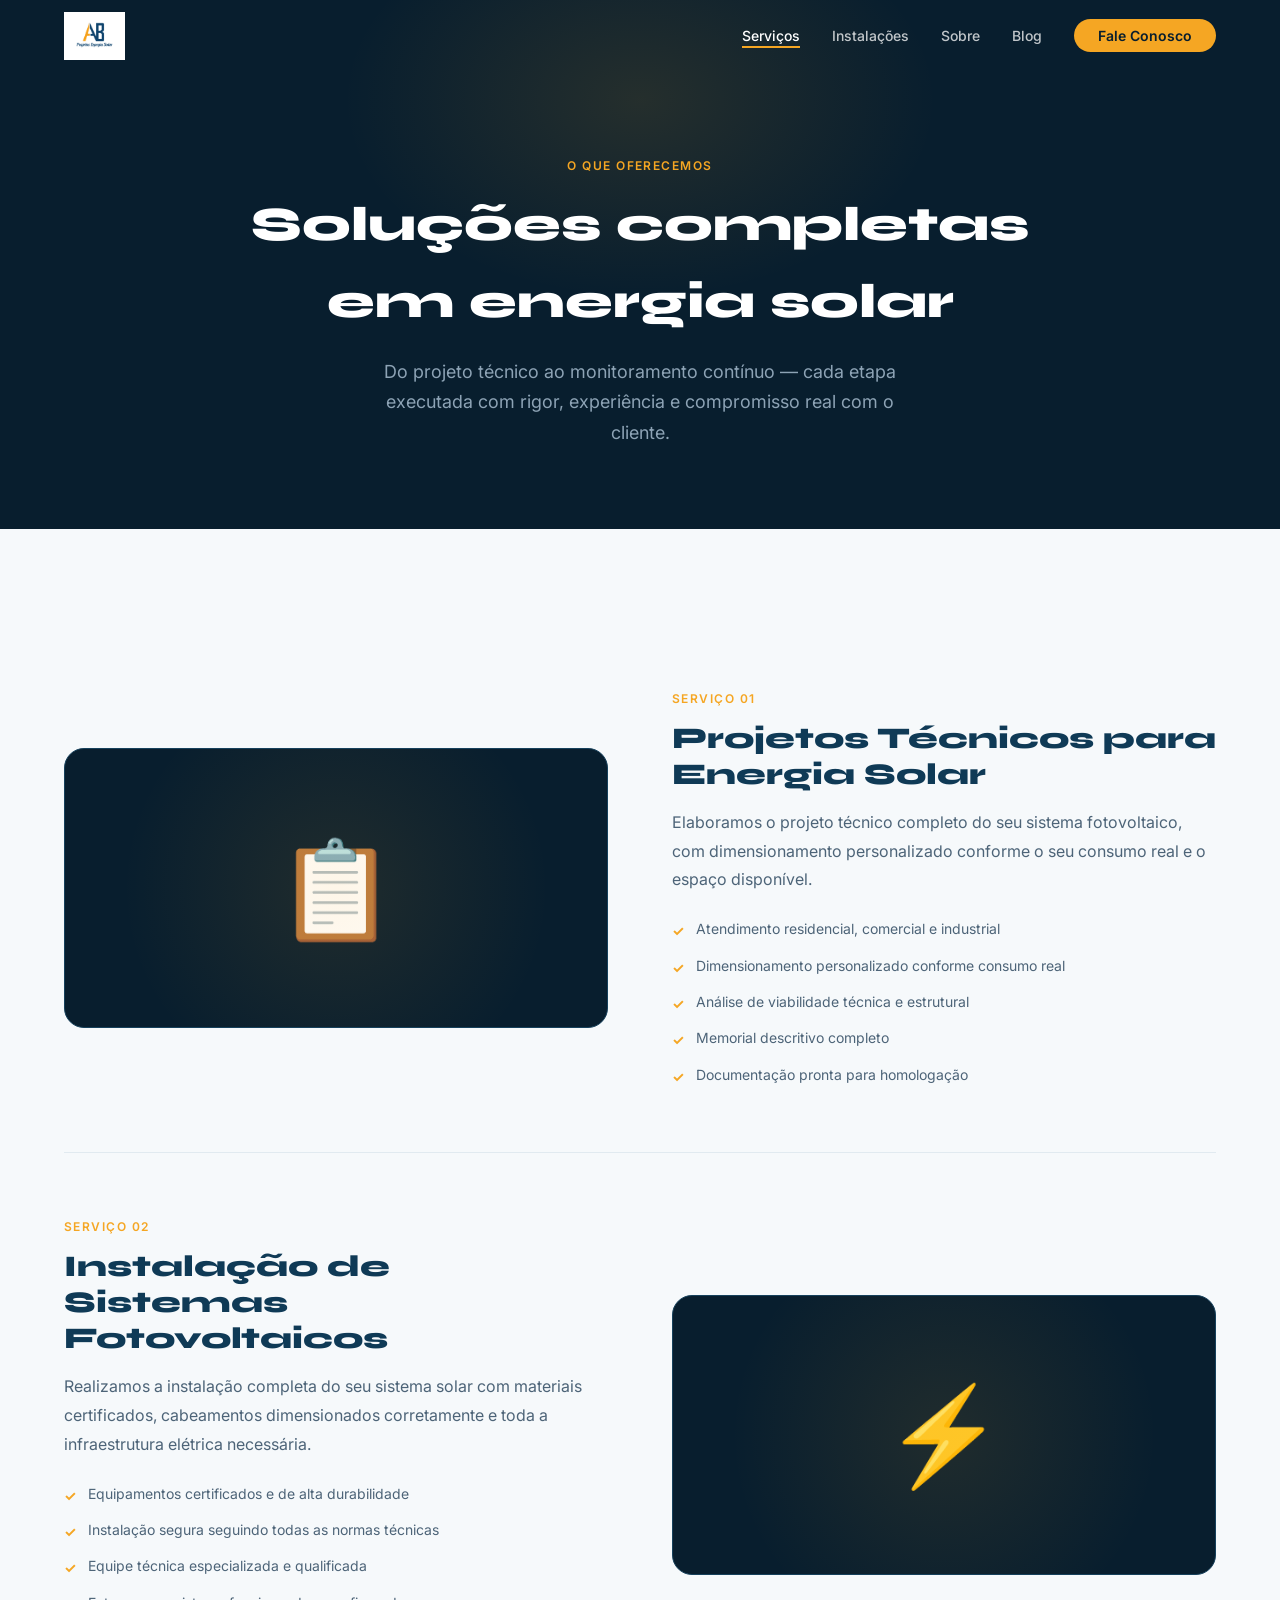
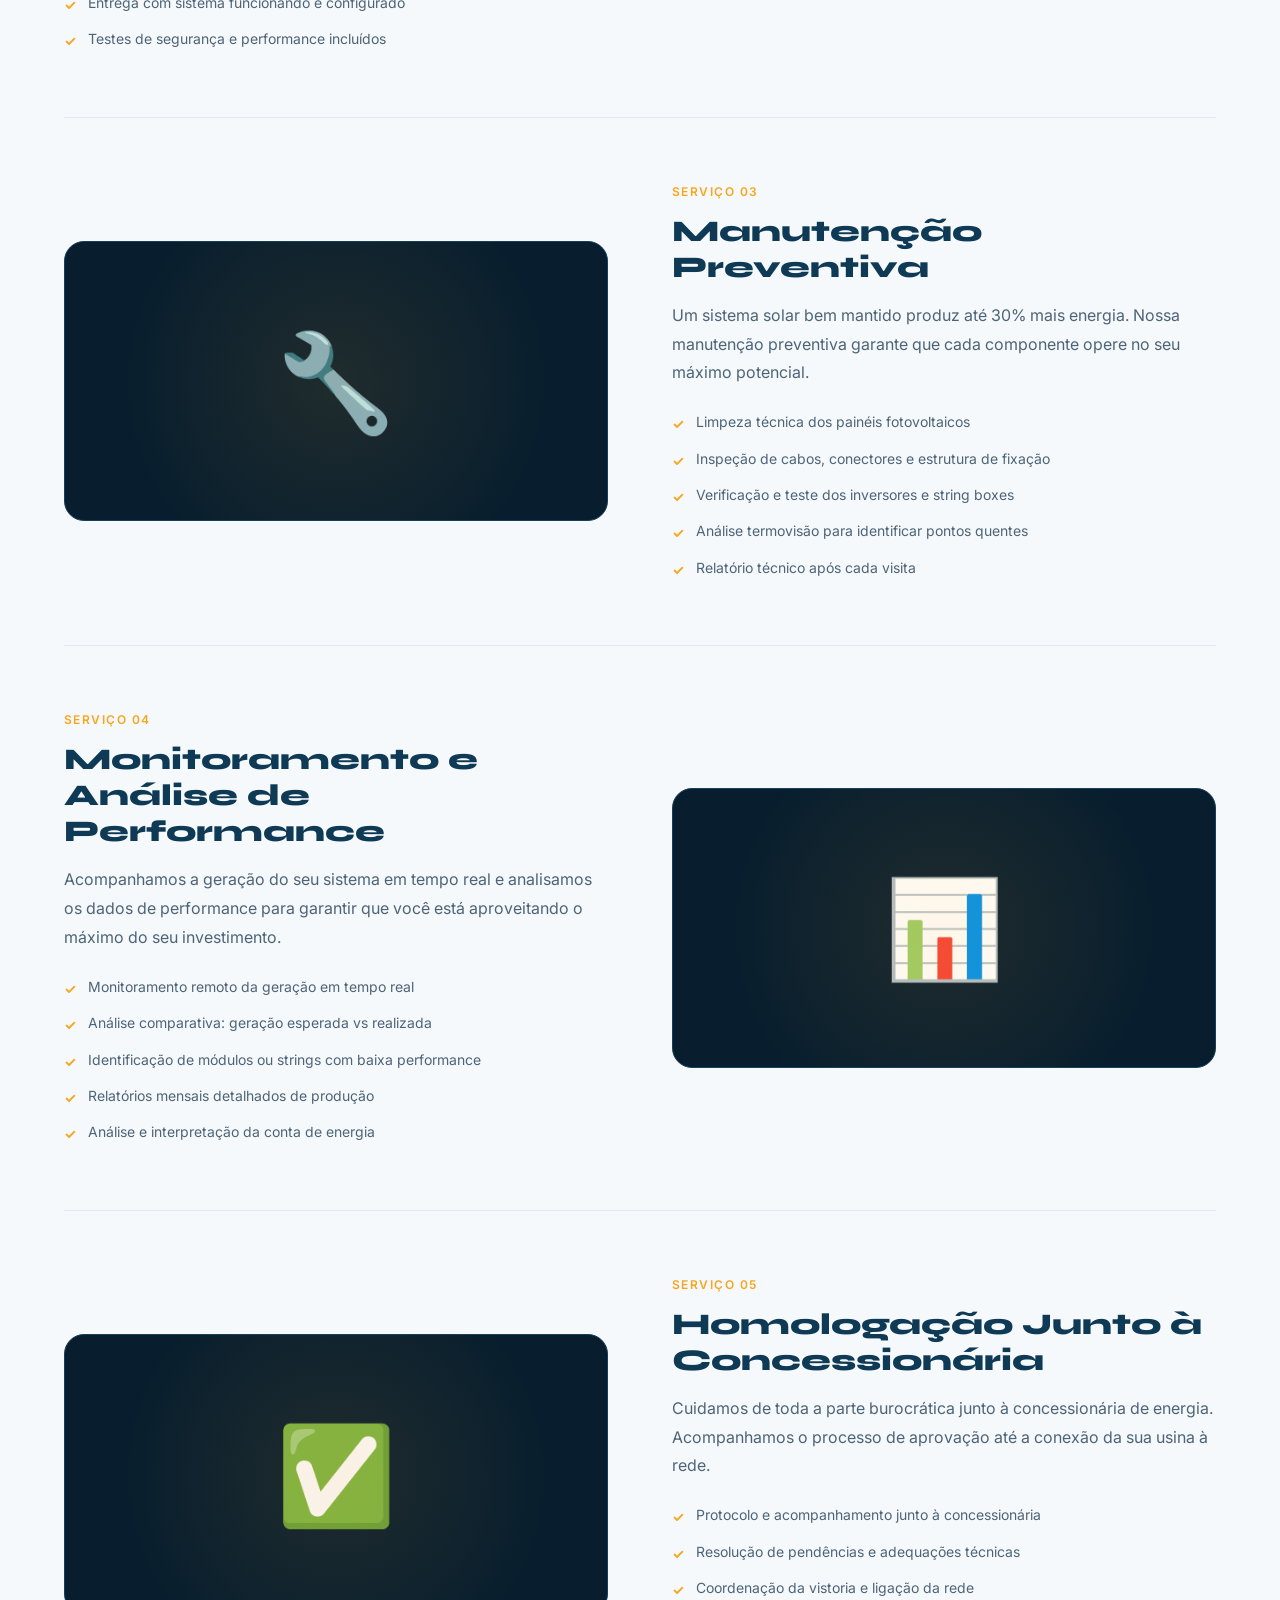
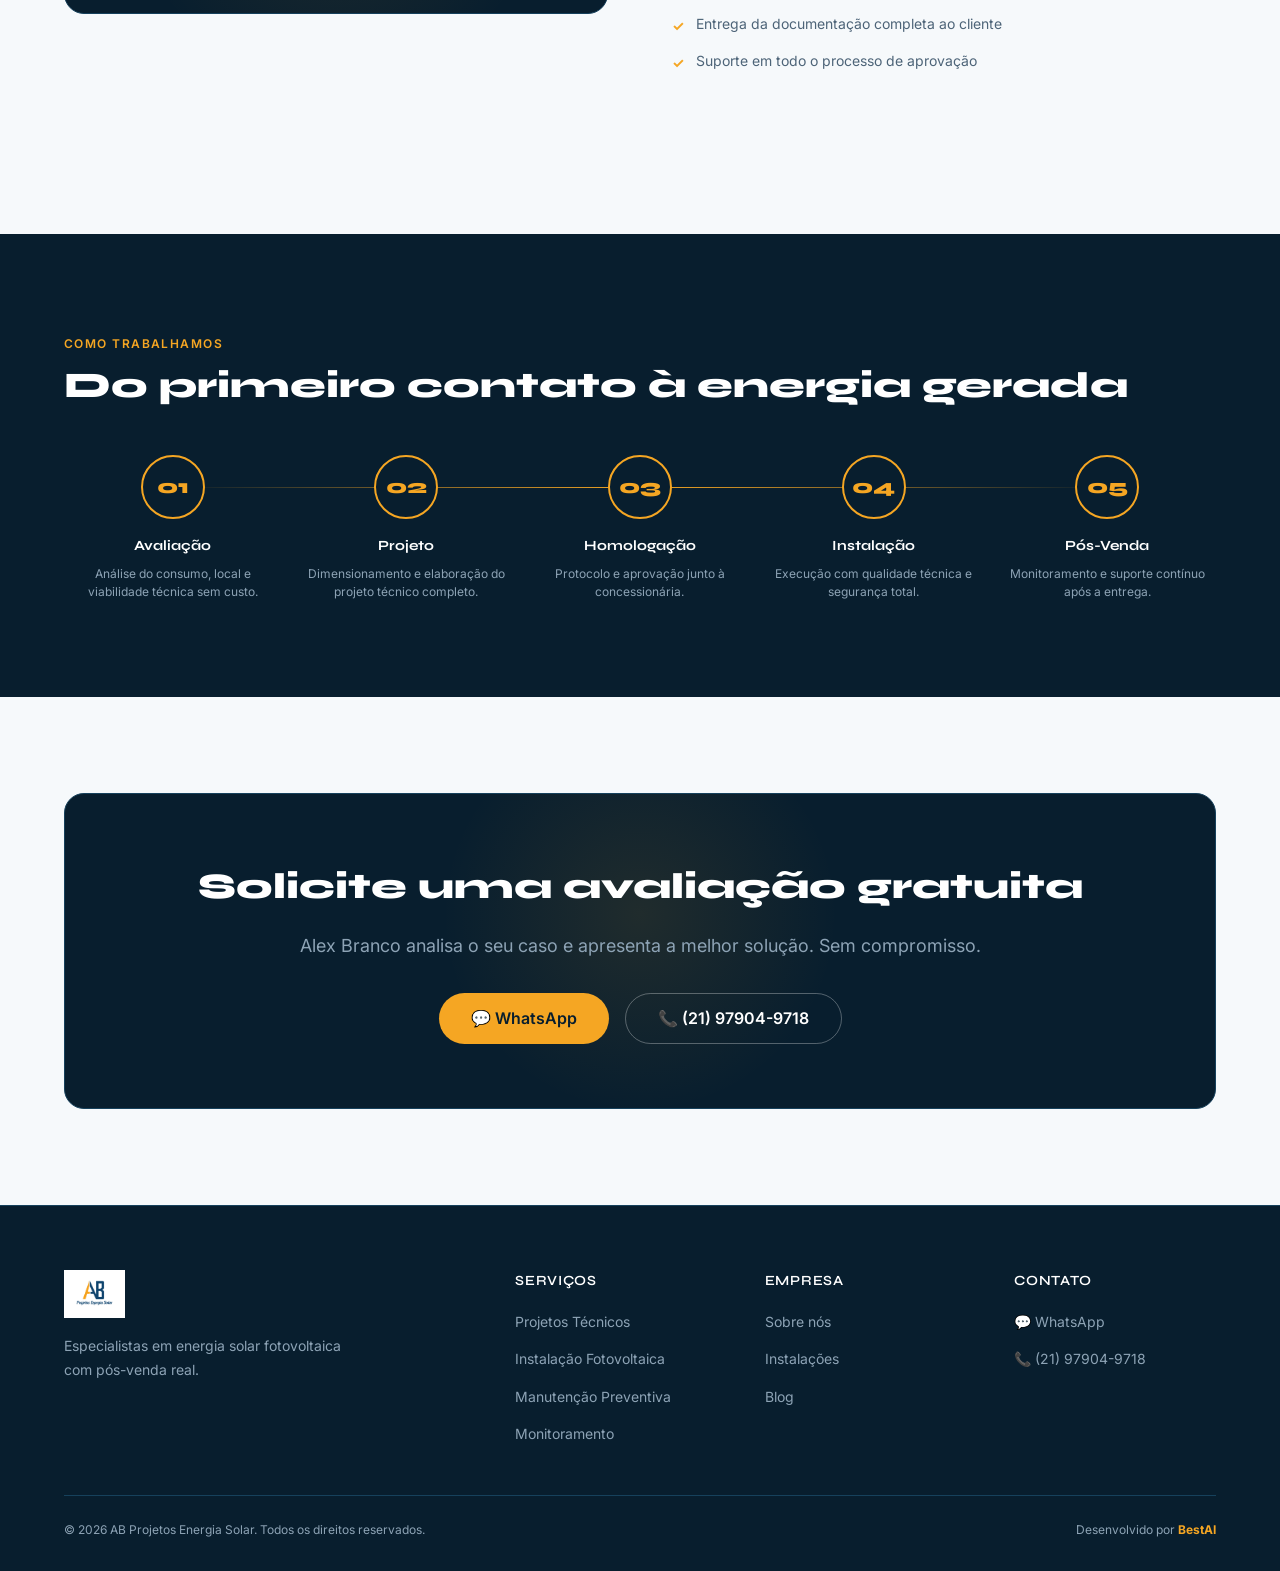
==== pages/servicos.html @ b31c2b54 "feat: todas as paginas AB Projetos Energia Solar completas" ====
<!DOCTYPE html>
<html lang="pt-BR">
<head>
  <meta charset="UTF-8" />
  <meta name="viewport" content="width=device-width, initial-scale=1.0" />
  <meta name="description" content="Serviços AB Projetos Energia Solar — Projetos, instalação, manutenção, monitoramento e homologação." />
  <title>Serviços — AB Projetos Energia Solar</title>
  <link rel="icon" type="image/png" href="../assets/images/Logo_AB_01.png" />
  <link rel="stylesheet" href="../assets/css/style.css" />
  <style>
    .service-detail {
      display: grid;
      grid-template-columns: 1fr 1fr;
      gap: var(--space-16);
      align-items: center;
      padding: var(--space-16) 0;
      border-bottom: 1px solid var(--color-light-border);
    }
    .service-detail:last-child { border-bottom: none; }
    .service-detail--reverse { direction: rtl; }
    .service-detail--reverse > * { direction: ltr; }
    .service-detail__visual {
      background: var(--color-dark-bg);
      border: 1px solid var(--color-dark-border);
      border-radius: var(--radius-lg);
      height: 280px;
      display: flex;
      align-items: center;
      justify-content: center;
      font-size: 6rem;
      position: relative;
      overflow: hidden;
    }
    .service-detail__visual::before {
      content: '';
      position: absolute;
      inset: 0;
      background: radial-gradient(circle at center, rgba(245,166,35,0.10) 0%, transparent 70%);
    }
    .service-detail__eyebrow {
      font-size: var(--text-xs);
      font-weight: var(--weight-semibold);
      letter-spacing: 0.12em;
      text-transform: uppercase;
      color: var(--color-yellow);
      margin-bottom: var(--space-3);
      display: block;
    }
    .service-detail__title {
      font-family: var(--font-display);
      font-size: var(--text-3xl);
      font-weight: var(--weight-black);
      color: var(--color-text-primary);
      margin-bottom: var(--space-4);
      line-height: 1.2;
    }
    .service-detail__text {
      font-size: var(--text-base);
      color: var(--color-text-secondary);
      line-height: 1.8;
      margin-bottom: var(--space-6);
    }
    .service-detail__list {
      display: flex;
      flex-direction: column;
      gap: var(--space-3);
    }
    .service-detail__list li {
      display: flex;
      align-items: flex-start;
      gap: var(--space-3);
      font-size: var(--text-sm);
      color: var(--color-text-secondary);
      line-height: 1.6;
    }
    .service-detail__list li::before {
      content: '✓';
      color: var(--color-yellow);
      font-weight: var(--weight-bold);
      flex-shrink: 0;
      margin-top: 2px;
    }
    .process-grid {
      display: grid;
      grid-template-columns: repeat(5, 1fr);
      gap: var(--space-4);
      margin-top: var(--space-12);
      position: relative;
    }
    .process-grid::before {
      content: '';
      position: absolute;
      top: 32px; left: 10%;
      width: 80%; height: 1px;
      background: linear-gradient(90deg, transparent, var(--color-yellow), transparent);
    }
    .process-step { text-align: center; position: relative; }
    .process-step__number {
      width: 64px; height: 64px;
      background: var(--color-dark-bg);
      border: 2px solid var(--color-yellow);
      border-radius: 50%;
      display: flex;
      align-items: center;
      justify-content: center;
      font-family: var(--font-display);
      font-size: var(--text-xl);
      font-weight: var(--weight-black);
      color: var(--color-yellow);
      margin: 0 auto var(--space-4);
      position: relative;
      z-index: 1;
    }
    .process-step__title {
      font-family: var(--font-display);
      font-size: var(--text-sm);
      font-weight: var(--weight-bold);
      color: #fff;
      margin-bottom: var(--space-2);
    }
    .process-step__text { font-size: var(--text-xs); color: var(--color-text-muted); line-height: 1.5; }
  </style>
</head>
<body>

  <nav class="navbar scrolled">
    <div class="container">
      <a href="../index.html" class="navbar__logo">
        <img src="../assets/images/Logo_AB_01.png" alt="AB Projetos Energia Solar" />
      </a>
      <ul class="navbar__links">
        <li><a href="servicos.html" class="active">Serviços</a></li>
        <li><a href="instalacoes.html">Instalações</a></li>
        <li><a href="sobre.html">Sobre</a></li>
        <li><a href="blog.html">Blog</a></li>
        <li><a href="../index.html#contacto" class="navbar__cta">Fale Conosco</a></li>
      </ul>
      <div class="navbar__toggle"><span></span><span></span><span></span></div>
    </div>
  </nav>

  <section class="page-hero">
    <div class="container">
      <span class="page-hero__eyebrow">O que oferecemos</span>
      <h1 class="page-hero__title">Soluções completas<br>em energia solar</h1>
      <p class="page-hero__subtitle">Do projeto técnico ao monitoramento contínuo — cada etapa executada com rigor, experiência e compromisso real com o cliente.</p>
    </div>
  </section>

  <section class="section section--light">
    <div class="container">

      <div class="service-detail">
        <div class="service-detail__visual">📋</div>
        <div>
          <span class="service-detail__eyebrow">Serviço 01</span>
          <h2 class="service-detail__title">Projetos Técnicos para Energia Solar</h2>
          <p class="service-detail__text">Elaboramos o projeto técnico completo do seu sistema fotovoltaico, com dimensionamento personalizado conforme o seu consumo real e o espaço disponível.</p>
          <ul class="service-detail__list">
            <li>Atendimento residencial, comercial e industrial</li>
            <li>Dimensionamento personalizado conforme consumo real</li>
            <li>Análise de viabilidade técnica e estrutural</li>
            <li>Memorial descritivo completo</li>
            <li>Documentação pronta para homologação</li>
          </ul>
        </div>
      </div>

      <div class="service-detail service-detail--reverse">
        <div class="service-detail__visual">⚡</div>
        <div>
          <span class="service-detail__eyebrow">Serviço 02</span>
          <h2 class="service-detail__title">Instalação de Sistemas Fotovoltaicos</h2>
          <p class="service-detail__text">Realizamos a instalação completa do seu sistema solar com materiais certificados, cabeamentos dimensionados corretamente e toda a infraestrutura elétrica necessária.</p>
          <ul class="service-detail__list">
            <li>Equipamentos certificados e de alta durabilidade</li>
            <li>Instalação segura seguindo todas as normas técnicas</li>
            <li>Equipe técnica especializada e qualificada</li>
            <li>Entrega com sistema funcionando e configurado</li>
            <li>Testes de segurança e performance incluídos</li>
          </ul>
        </div>
      </div>

      <div class="service-detail">
        <div class="service-detail__visual">🔧</div>
        <div>
          <span class="service-detail__eyebrow">Serviço 03</span>
          <h2 class="service-detail__title">Manutenção Preventiva</h2>
          <p class="service-detail__text">Um sistema solar bem mantido produz até 30% mais energia. Nossa manutenção preventiva garante que cada componente opere no seu máximo potencial.</p>
          <ul class="service-detail__list">
            <li>Limpeza técnica dos painéis fotovoltaicos</li>
            <li>Inspeção de cabos, conectores e estrutura de fixação</li>
            <li>Verificação e teste dos inversores e string boxes</li>
            <li>Análise termovisão para identificar pontos quentes</li>
            <li>Relatório técnico após cada visita</li>
          </ul>
        </div>
      </div>

      <div class="service-detail service-detail--reverse">
        <div class="service-detail__visual">📊</div>
        <div>
          <span class="service-detail__eyebrow">Serviço 04</span>
          <h2 class="service-detail__title">Monitoramento e Análise de Performance</h2>
          <p class="service-detail__text">Acompanhamos a geração do seu sistema em tempo real e analisamos os dados de performance para garantir que você está aproveitando o máximo do seu investimento.</p>
          <ul class="service-detail__list">
            <li>Monitoramento remoto da geração em tempo real</li>
            <li>Análise comparativa: geração esperada vs realizada</li>
            <li>Identificação de módulos ou strings com baixa performance</li>
            <li>Relatórios mensais detalhados de produção</li>
            <li>Análise e interpretação da conta de energia</li>
          </ul>
        </div>
      </div>

      <div class="service-detail">
        <div class="service-detail__visual">✅</div>
        <div>
          <span class="service-detail__eyebrow">Serviço 05</span>
          <h2 class="service-detail__title">Homologação Junto à Concessionária</h2>
          <p class="service-detail__text">Cuidamos de toda a parte burocrática junto à concessionária de energia. Acompanhamos o processo de aprovação até a conexão da sua usina à rede.</p>
          <ul class="service-detail__list">
            <li>Protocolo e acompanhamento junto à concessionária</li>
            <li>Resolução de pendências e adequações técnicas</li>
            <li>Coordenação da vistoria e ligação da rede</li>
            <li>Entrega da documentação completa ao cliente</li>
            <li>Suporte em todo o processo de aprovação</li>
          </ul>
        </div>
      </div>

    </div>
  </section>

  <section class="section section--dark">
    <div class="container">
      <div class="section__header">
        <span class="section__eyebrow">Como trabalhamos</span>
        <h2 class="section__title">Do primeiro contato à energia gerada</h2>
      </div>
      <div class="process-grid">
        <div class="process-step">
          <div class="process-step__number">01</div>
          <h3 class="process-step__title">Avaliação</h3>
          <p class="process-step__text">Análise do consumo, local e viabilidade técnica sem custo.</p>
        </div>
        <div class="process-step">
          <div class="process-step__number">02</div>
          <h3 class="process-step__title">Projeto</h3>
          <p class="process-step__text">Dimensionamento e elaboração do projeto técnico completo.</p>
        </div>
        <div class="process-step">
          <div class="process-step__number">03</div>
          <h3 class="process-step__title">Homologação</h3>
          <p class="process-step__text">Protocolo e aprovação junto à concessionária.</p>
        </div>
        <div class="process-step">
          <div class="process-step__number">04</div>
          <h3 class="process-step__title">Instalação</h3>
          <p class="process-step__text">Execução com qualidade técnica e segurança total.</p>
        </div>
        <div class="process-step">
          <div class="process-step__number">05</div>
          <h3 class="process-step__title">Pós-Venda</h3>
          <p class="process-step__text">Monitoramento e suporte contínuo após a entrega.</p>
        </div>
      </div>
    </div>
  </section>

  <section class="section cta-section">
    <div class="container">
      <div class="cta-box">
        <h2 class="cta-box__title">Solicite uma avaliação gratuita</h2>
        <p class="cta-box__subtitle">Alex Branco analisa o seu caso e apresenta a melhor solução. Sem compromisso.</p>
        <div style="display:flex;gap:var(--space-4);justify-content:center;flex-wrap:wrap;position:relative;">
          <a href="https://wa.me/5521979049718" target="_blank" class="btn btn--primary">💬 WhatsApp</a>
          <a href="tel:+5521979049718" class="btn btn--outline">📞 (21) 97904-9718</a>
        </div>
      </div>
    </div>
  </section>

  <footer class="footer">
    <div class="container">
      <div class="footer__grid">
        <div class="footer__brand">
          <img src="../assets/images/Logo_AB_01.png" alt="AB Projetos Energia Solar" />
          <p>Especialistas em energia solar fotovoltaica com pós-venda real.</p>
        </div>
        <div class="footer__col">
          <h4>Serviços</h4>
          <ul>
            <li><a href="servicos.html">Projetos Técnicos</a></li>
            <li><a href="servicos.html">Instalação Fotovoltaica</a></li>
            <li><a href="servicos.html">Manutenção Preventiva</a></li>
            <li><a href="servicos.html">Monitoramento</a></li>
          </ul>
        </div>
        <div class="footer__col">
          <h4>Empresa</h4>
          <ul>
            <li><a href="sobre.html">Sobre nós</a></li>
            <li><a href="instalacoes.html">Instalações</a></li>
            <li><a href="blog.html">Blog</a></li>
          </ul>
        </div>
        <div class="footer__col">
          <h4>Contato</h4>
          <ul>
            <li><a href="https://wa.me/5521979049718" target="_blank">💬 WhatsApp</a></li>
            <li><a href="tel:+5521979049718">📞 (21) 97904-9718</a></li>
          </ul>
        </div>
      </div>
      <div class="footer__bottom">
        <span>© 2026 AB Projetos Energia Solar. Todos os direitos reservados.</span>
        <span>Desenvolvido por <strong style="color:var(--color-yellow);">BestAI</strong></span>
      </div>
    </div>
  </footer>

  <script src="../assets/js/main.js"></script>
</body>
</html>
---- assets/css/style.css ----
/* ============================================
   AB PROJETOS ENERGIA SOLAR — GLOBAL STYLES
   ============================================ */

   @import url('https://fonts.googleapis.com/css2?family=Syne:wght@400;600;700;800&family=Inter:wght@300;400;500;600&display=swap');
   @import './theme.css';
   
   *, *::before, *::after { box-sizing: border-box; margin: 0; padding: 0; }
   html { scroll-behavior: smooth; font-size: 16px; }
   body {
     font-family: var(--font-body);
     color: var(--color-text-primary);
     background: var(--color-light-bg);
     line-height: 1.6;
     -webkit-font-smoothing: antialiased;
   }
   img { max-width: 100%; display: block; }
   a   { text-decoration: none; color: inherit; }
   ul  { list-style: none; }
   
   /* ── CONTAINER ── */
   .container {
     width: 100%;
     max-width: var(--container-max);
     margin: 0 auto;
     padding: 0 var(--space-6);
   }
   
   /* ── NAVBAR ── */
   .navbar {
     position: fixed;
     top: 0; left: 0; right: 0;
     height: var(--nav-height);
     z-index: 100;
     transition: background var(--transition-normal), box-shadow var(--transition-normal);
   }
   .navbar.scrolled {
     background: rgba(8,30,46,0.97);
     backdrop-filter: blur(12px);
     box-shadow: 0 2px 20px rgba(0,0,0,0.3);
   }
   .navbar .container {
     height: 100%;
     display: flex;
     align-items: center;
     justify-content: space-between;
   }
   .navbar__logo img { height: 48px; width: auto; }
   .navbar__links {
     display: flex;
     align-items: center;
     gap: var(--space-8);
   }
   .navbar__links a {
     font-size: var(--text-sm);
     font-weight: var(--weight-medium);
     color: rgba(255,255,255,0.75);
     transition: color var(--transition-fast);
     position: relative;
   }
   .navbar__links a::after {
     content: '';
     position: absolute;
     bottom: -4px; left: 0;
     width: 0; height: 2px;
     background: var(--color-yellow);
     transition: width var(--transition-normal);
   }
   .navbar__links a:hover,
   .navbar__links a.active { color: #fff; }
   .navbar__links a:hover::after,
   .navbar__links a.active::after { width: 100%; }
   
   .navbar__cta {
     background: var(--color-yellow) !important;
     color: var(--color-dark-bg) !important;
     font-weight: var(--weight-semibold) !important;
     padding: var(--space-2) var(--space-6);
     border-radius: var(--radius-full);
     transition: background var(--transition-fast), box-shadow var(--transition-fast) !important;
   }
   .navbar__cta:hover {
     background: var(--color-orange) !important;
     box-shadow: var(--shadow-yellow) !important;
   }
   .navbar__cta::after { display: none !important; }
   
   .navbar__toggle {
     display: none;
     flex-direction: column;
     gap: 5px;
     cursor: pointer;
     padding: var(--space-2);
   }
   .navbar__toggle span {
     display: block;
     width: 24px; height: 2px;
     background: #fff;
     border-radius: 2px;
     transition: transform var(--transition-normal), opacity var(--transition-normal);
   }
   
   /* ── BUTTONS ── */
   .btn {
     display: inline-flex;
     align-items: center;
     gap: var(--space-2);
     padding: var(--space-3) var(--space-8);
     border-radius: var(--radius-full);
     font-family: var(--font-body);
     font-size: var(--text-base);
     font-weight: var(--weight-semibold);
     cursor: pointer;
     border: none;
     transition: all var(--transition-normal);
     white-space: nowrap;
   }
   .btn--primary {
     background: var(--color-yellow);
     color: var(--color-dark-bg);
   }
   .btn--primary:hover {
     background: var(--color-orange);
     box-shadow: var(--shadow-yellow);
     transform: translateY(-2px);
   }
   .btn--outline {
     background: transparent;
     color: #fff;
     border: 1.5px solid rgba(255,255,255,0.3);
   }
   .btn--outline:hover {
     border-color: var(--color-yellow);
     color: var(--color-yellow);
     transform: translateY(-2px);
   }
   .btn--blue {
     background: var(--color-blue-mid);
     color: #fff;
   }
   .btn--blue:hover {
     background: var(--color-blue-dark);
     box-shadow: var(--shadow-blue);
     transform: translateY(-2px);
   }
   
   /* ── SECTIONS ── */
   .section { padding: var(--space-24) 0; }
   .section--dark    { background: var(--color-dark-bg); color: #fff; }
   .section--light   { background: var(--color-light-bg); }
   .section--surface { background: var(--color-light-surface); }
   .section--blue    { background: var(--color-blue-dark); color: #fff; }
   
   .section__eyebrow {
     display: inline-block;
     font-size: var(--text-xs);
     font-weight: var(--weight-semibold);
     letter-spacing: 0.12em;
     text-transform: uppercase;
     color: var(--color-yellow);
     margin-bottom: var(--space-3);
   }
   .section__title {
     font-family: var(--font-display);
     font-size: var(--text-4xl);
     font-weight: var(--weight-black);
     line-height: 1.15;
     margin-bottom: var(--space-4);
   }
   .section__subtitle {
     font-size: var(--text-lg);
     color: var(--color-text-secondary);
     max-width: 560px;
     line-height: 1.7;
   }
   .section--dark .section__subtitle,
   .section--blue .section__subtitle { color: var(--color-text-muted); }
   .section__header { margin-bottom: var(--space-12); }
   
   /* ── CARDS ── */
   .card {
     background: var(--color-light-surface);
     border: 1px solid var(--color-light-border);
     border-radius: var(--radius-lg);
     padding: var(--space-8);
     transition: box-shadow var(--transition-normal), transform var(--transition-normal), border-color var(--transition-normal);
   }
   .card:hover {
     box-shadow: var(--shadow-lg);
     transform: translateY(-4px);
     border-color: var(--color-yellow);
   }
   .card--dark {
     background: var(--color-dark-surface);
     border-color: var(--color-dark-border);
   }
   .card--dark:hover { box-shadow: var(--shadow-yellow); }
   .card__icon {
     width: 52px; height: 52px;
     background: var(--color-yellow-glow);
     border-radius: var(--radius-md);
     display: flex;
     align-items: center;
     justify-content: center;
     margin-bottom: var(--space-4);
     font-size: 1.5rem;
   }
   .card__title {
     font-family: var(--font-display);
     font-size: var(--text-xl);
     font-weight: var(--weight-bold);
     margin-bottom: var(--space-2);
   }
   .card__text {
     font-size: var(--text-sm);
     color: var(--color-text-secondary);
     line-height: 1.7;
   }
   .card--dark .card__text { color: var(--color-text-muted); }
   
   /* ── PAGE HERO (páginas internas) ── */
   .page-hero {
     background: var(--color-dark-bg);
     padding: calc(var(--nav-height) + var(--space-20)) 0 var(--space-20);
     position: relative;
     overflow: hidden;
     text-align: center;
   }
   .page-hero::before {
     content: '';
     position: absolute;
     top: -100px; left: 50%;
     transform: translateX(-50%);
     width: 600px; height: 400px;
     background: radial-gradient(ellipse, rgba(245,166,35,0.12) 0%, transparent 70%);
     pointer-events: none;
   }
   .page-hero__eyebrow {
     display: inline-block;
     font-size: var(--text-xs);
     font-weight: var(--weight-semibold);
     letter-spacing: 0.12em;
     text-transform: uppercase;
     color: var(--color-yellow);
     margin-bottom: var(--space-3);
   }
   .page-hero__title {
     font-family: var(--font-display);
     font-size: var(--text-5xl);
     font-weight: var(--weight-black);
     color: #fff;
     margin-bottom: var(--space-4);
     position: relative;
   }
   .page-hero__subtitle {
     font-size: var(--text-lg);
     color: var(--color-text-muted);
     max-width: 540px;
     margin: 0 auto;
     line-height: 1.7;
   }
   
   /* ── FOOTER ── */
   .footer {
     background: var(--color-dark-bg);
     color: var(--color-text-muted);
     padding: var(--space-16) 0 var(--space-8);
     border-top: 1px solid var(--color-dark-border);
   }
   .footer__grid {
     display: grid;
     grid-template-columns: 2fr 1fr 1fr 1fr;
     gap: var(--space-12);
     margin-bottom: var(--space-12);
   }
   .footer__brand img { height: 48px; margin-bottom: var(--space-4); }
   .footer__brand p   { font-size: var(--text-sm); line-height: 1.7; max-width: 280px; }
   .footer__col h4 {
     font-family: var(--font-display);
     font-size: var(--text-sm);
     font-weight: var(--weight-semibold);
     color: #fff;
     margin-bottom: var(--space-4);
     letter-spacing: 0.05em;
     text-transform: uppercase;
   }
   .footer__col ul { display: flex; flex-direction: column; gap: var(--space-3); }
   .footer__col ul li a {
     font-size: var(--text-sm);
     color: var(--color-text-muted);
     transition: color var(--transition-fast);
   }
   .footer__col ul li a:hover { color: var(--color-yellow); }
   .footer__bottom {
     border-top: 1px solid var(--color-dark-border);
     padding-top: var(--space-6);
     display: flex;
     justify-content: space-between;
     align-items: center;
     font-size: var(--text-xs);
   }
   
   /* ── HERO HOME ── */
   .hero {
     min-height: 100vh;
     background: var(--color-dark-bg);
     position: relative;
     overflow: hidden;
     display: flex;
     flex-direction: column;
     justify-content: center;
     padding-top: var(--nav-height);
   }
   .hero__bg { position: absolute; inset: 0; pointer-events: none; }
   .hero__orb {
     position: absolute;
     border-radius: 50%;
     filter: blur(80px);
   }
   .hero__orb--1 {
     width: 500px; height: 500px;
     background: rgba(245,166,35,0.10);
     top: -100px; right: -100px;
   }
   .hero__orb--2 {
     width: 350px; height: 350px;
     background: rgba(27,90,130,0.15);
     bottom: 50px; left: -80px;
   }
   .hero__grid {
     position: absolute; inset: 0;
     background-image:
       linear-gradient(rgba(245,166,35,0.04) 1px, transparent 1px),
       linear-gradient(90deg, rgba(245,166,35,0.04) 1px, transparent 1px);
     background-size: 60px 60px;
   }
   .hero__content {
     display: grid;
     grid-template-columns: 1fr 1fr;
     align-items: center;
     gap: var(--space-16);
     padding-top: var(--space-20);
     padding-bottom: var(--space-16);
     position: relative;
     z-index: 1;
   }
   .hero__text { max-width: 560px; }
   .hero__title {
     font-family: var(--font-display);
     font-size: var(--text-6xl);
     font-weight: var(--weight-black);
     color: #fff;
     line-height: 1.05;
     margin: var(--space-4) 0 var(--space-6);
   }
   .hero__title span { color: var(--color-yellow); }
   .hero__subtitle {
     font-size: var(--text-lg);
     color: var(--color-text-muted);
     line-height: 1.7;
     margin-bottom: var(--space-8);
     max-width: 480px;
   }
   .hero__actions { display: flex; gap: var(--space-4); flex-wrap: wrap; }
   
   /* Hero visual */
   .hero__visual {
     position: relative;
     display: flex;
     justify-content: center;
     align-items: center;
     height: 400px;
   }
   .hero__logo-glow {
     width: 280px; height: 280px;
     background: var(--color-dark-surface);
     border: 1px solid var(--color-dark-border);
     border-radius: 50%;
     display: flex;
     align-items: center;
     justify-content: center;
     box-shadow: 0 0 60px rgba(245,166,35,0.15);
     animation: pulse-ab 3s ease-in-out infinite;
     overflow: hidden;
   }
   .hero__logo-glow img { width: 75%; height: auto; }
   @keyframes pulse-ab {
     0%,100% { box-shadow: 0 0 60px rgba(245,166,35,0.15); }
     50%      { box-shadow: 0 0 100px rgba(245,166,35,0.30); }
   }
   .hero__card-float {
     position: absolute;
     background: var(--color-dark-surface);
     border: 1px solid var(--color-dark-border);
     border-radius: var(--radius-md);
     padding: var(--space-3) var(--space-4);
     display: flex;
     align-items: center;
     gap: var(--space-2);
     font-size: var(--text-sm);
     color: #fff;
     font-weight: var(--weight-medium);
     box-shadow: var(--shadow-md);
     animation: float-ab 4s ease-in-out infinite;
   }
   .hero__card-float--1 { top: 20px; left: -20px; animation-delay: 0s; }
   .hero__card-float--2 { bottom: 20px; right: -20px; animation-delay: 1.5s; }
   @keyframes float-ab {
     0%,100% { transform: translateY(0); }
     50%     { transform: translateY(-10px); }
   }
   
   /* Stats bar */
   .hero__stats {
     display: flex;
     align-items: center;
     justify-content: center;
     gap: var(--space-12);
     padding: var(--space-8) var(--space-12);
     background: var(--color-dark-surface);
     border: 1px solid var(--color-dark-border);
     border-radius: var(--radius-lg);
     margin-bottom: var(--space-16);
     position: relative;
     z-index: 1;
   }
   .stat-item { display: flex; flex-direction: column; align-items: center; gap: var(--space-1); }
   .stat-item__value {
     font-family: var(--font-display);
     font-size: var(--text-3xl);
     font-weight: var(--weight-black);
     color: var(--color-yellow);
   }
   .stat-item__label { font-size: var(--text-xs); color: var(--color-text-muted); text-align: center; }
   .stat-item__divider { width: 1px; height: 48px; background: var(--color-dark-border); }
   
   /* Services grid */
   .services__grid {
     display: grid;
     grid-template-columns: repeat(3, 1fr);
     gap: var(--space-6);
   }
   
   /* Sectors tags */
   .sectors__grid { display: flex; flex-wrap: wrap; gap: var(--space-4); margin-top: var(--space-8); }
   .sector-tag {
     background: var(--color-dark-surface);
     border: 1px solid var(--color-dark-border);
     border-radius: var(--radius-full);
     padding: var(--space-3) var(--space-6);
     font-size: var(--text-sm);
     font-weight: var(--weight-medium);
     color: #fff;
     display: flex;
     align-items: center;
     gap: var(--space-2);
     transition: border-color var(--transition-fast), box-shadow var(--transition-fast);
   }
   .sector-tag:hover { border-color: var(--color-yellow); box-shadow: var(--shadow-yellow); }
   
   /* CTA box */
   .cta-section { background: var(--color-light-bg); }
   .cta-box {
     background: var(--color-dark-bg);
     border: 1px solid var(--color-dark-border);
     border-radius: var(--radius-lg);
     padding: var(--space-16) var(--space-12);
     text-align: center;
     position: relative;
     overflow: hidden;
   }
   .cta-box::before {
     content: '';
     position: absolute;
     top: -80px; left: 50%;
     transform: translateX(-50%);
     width: 400px; height: 400px;
     background: radial-gradient(circle, rgba(245,166,35,0.10) 0%, transparent 70%);
     pointer-events: none;
   }
   .cta-box__title {
     font-family: var(--font-display);
     font-size: var(--text-4xl);
     font-weight: var(--weight-black);
     color: #fff;
     margin-bottom: var(--space-4);
     position: relative;
   }
   .cta-box__subtitle {
     font-size: var(--text-lg);
     color: var(--color-text-muted);
     margin-bottom: var(--space-8);
     position: relative;
   }
   
   /* Mobile menu */
   .navbar__links.open {
     display: flex;
     flex-direction: column;
     position: fixed;
     top: var(--nav-height); left: 0; right: 0;
     background: rgba(8,30,46,0.98);
     backdrop-filter: blur(12px);
     padding: var(--space-8) var(--space-6);
     gap: var(--space-6);
     border-bottom: 1px solid var(--color-dark-border);
   }
   
   /* Scroll reveal */
   .revealed { opacity: 1 !important; transform: translateY(0) !important; }
   
   /* ── RESPONSIVE ── */
   @media (max-width: 900px) {
     .navbar__links  { display: none; }
     .navbar__toggle {
       display: flex !important;
       flex-direction: column;
       gap: 5px;
       cursor: pointer;
       padding: 8px;
       margin-left: auto;
     }
     .hero__content  { grid-template-columns: 1fr; text-align: center; padding-top: var(--space-12); }
     .hero__title    { font-size: var(--text-4xl); }
     .hero__subtitle { margin: 0 auto var(--space-8); }
     .hero__actions  { justify-content: center; }
     .hero__visual   { display: none; }
     .hero__stats    { flex-direction: column; gap: var(--space-6); }
     .stat-item__divider { width: 48px; height: 1px; }
     .services__grid { grid-template-columns: 1fr; }
     .section__title { font-size: var(--text-3xl); }
     .page-hero__title { font-size: var(--text-3xl); }
     .footer__grid   { grid-template-columns: 1fr 1fr; gap: var(--space-8); }
     .footer__bottom { flex-direction: column; gap: var(--space-3); text-align: center; }
     .cta-box        { padding: var(--space-12) var(--space-6); }
     .cta-box__title { font-size: var(--text-2xl); }
   }
   @media (max-width: 480px) {
     .section        { padding: var(--space-16) 0; }
     .section__title { font-size: var(--text-2xl); }
     .footer__grid   { grid-template-columns: 1fr; }
     .hero__title    { font-size: var(--text-3xl); }
     html, body { overflow-x: hidden; max-width: 100%; }
   }
   
   /* ── OVERFLOW FIX MOBILE ── */
   html, body { overflow-x: hidden; max-width: 100%; }
   @media (max-width: 900px) {
     .container { padding: 0 var(--space-4); overflow: hidden; }
     div[style*="repeat(2,1fr)"],
     div[style*="repeat(2, 1fr)"] { grid-template-columns: 1fr !important; }
     .gallery-grid { grid-template-columns: 1fr !important; }
     .service-detail { grid-template-columns: 1fr !important; direction: ltr !important; }
     .about-grid { grid-template-columns: 1fr !important; }
     .values-grid { grid-template-columns: 1fr !important; }
     .stats-bar { grid-template-columns: 1fr 1fr !important; }
     .process-grid { grid-template-columns: 1fr 1fr !important; }
     .process-grid::before { display: none; }
     .blog-grid { grid-template-columns: 1fr !important; }
     .profile-card { grid-template-columns: 1fr !important; text-align: center; }
     .profile-avatar { margin: 0 auto; }
     .newsletter__form { flex-direction: column; }
   }
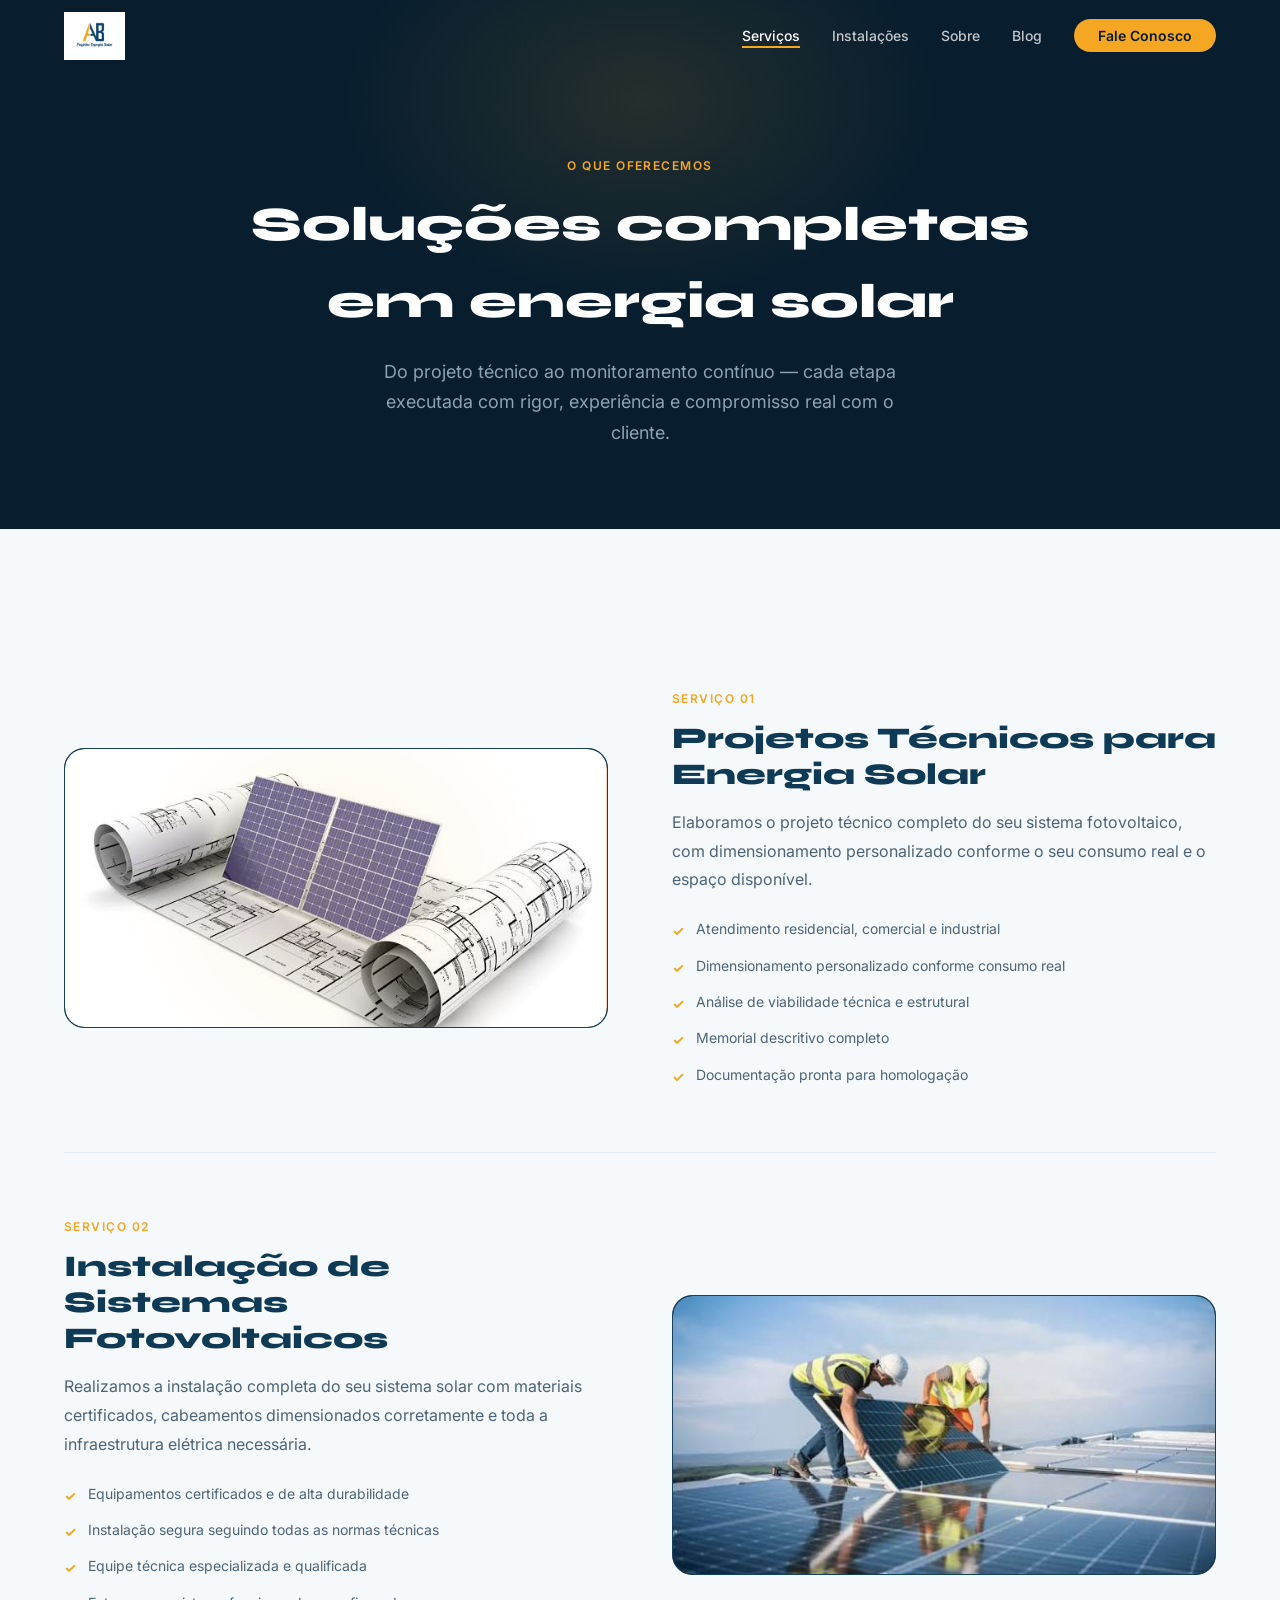
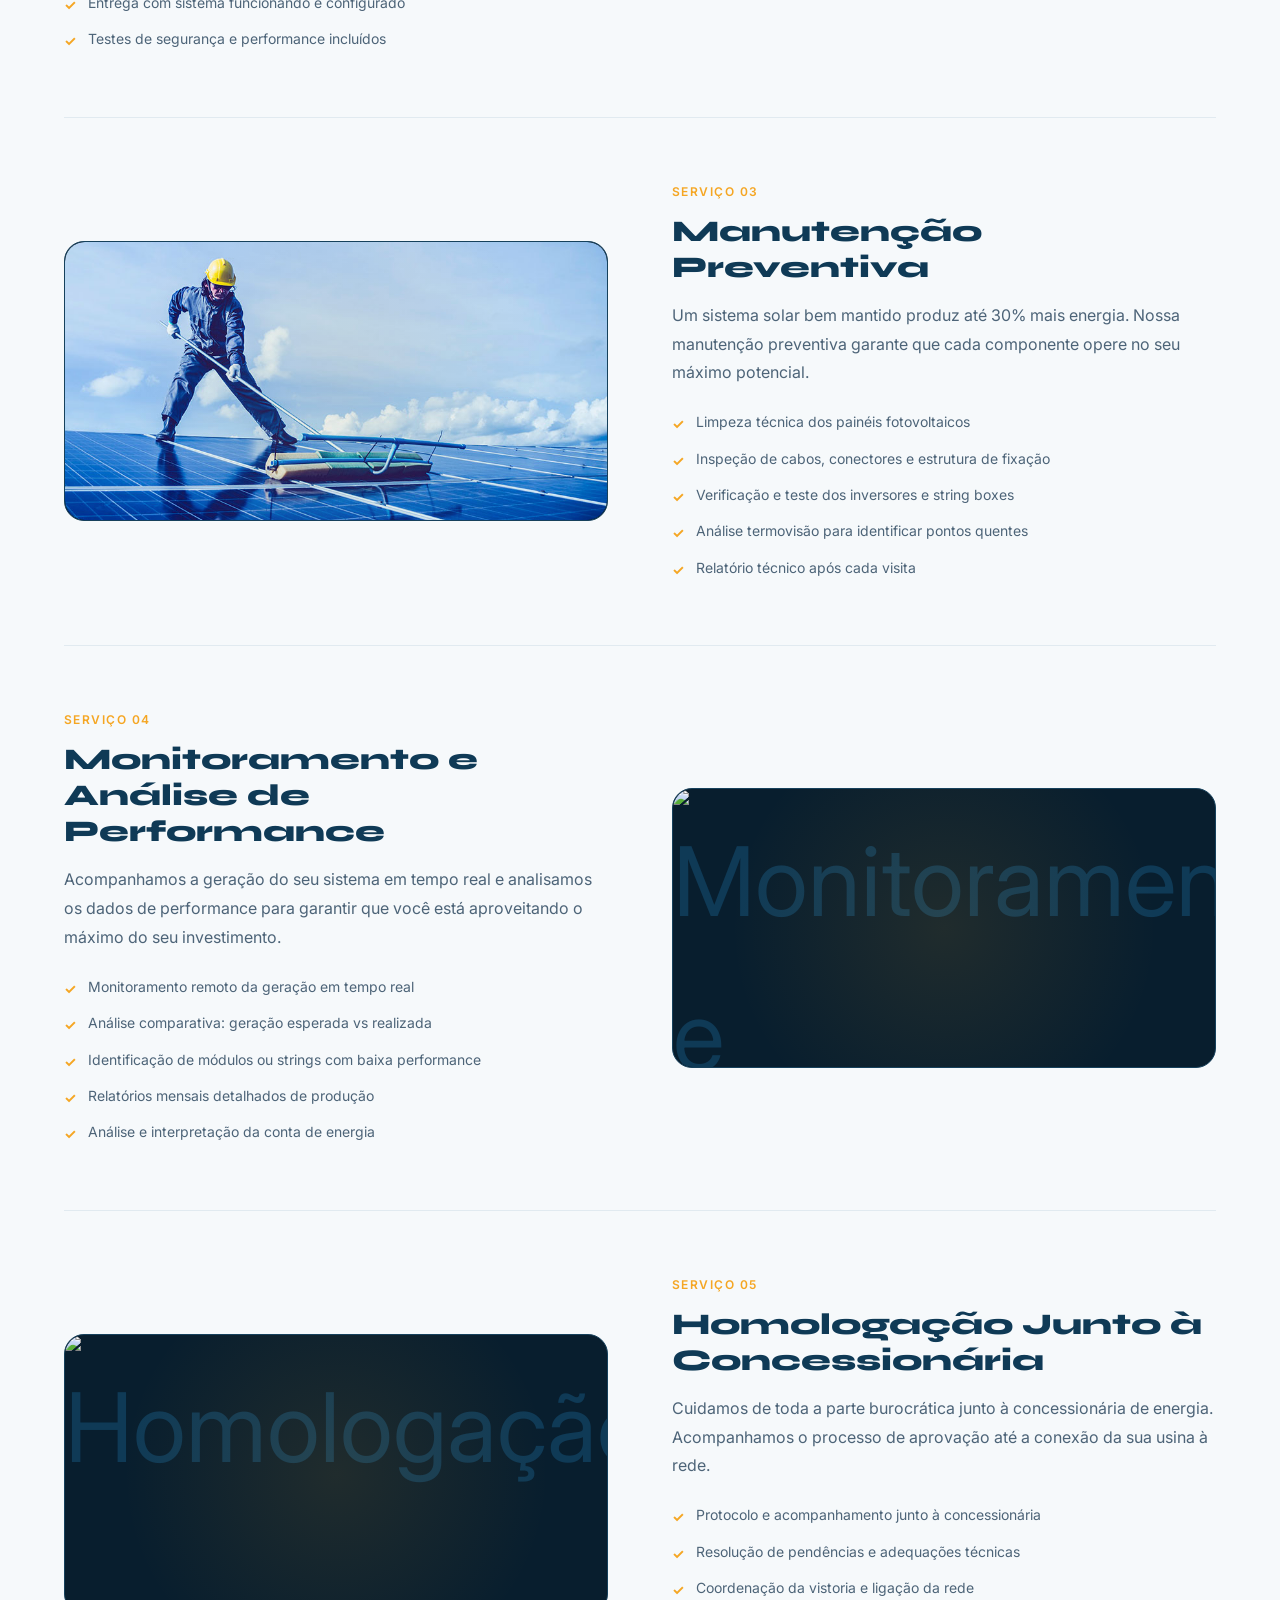
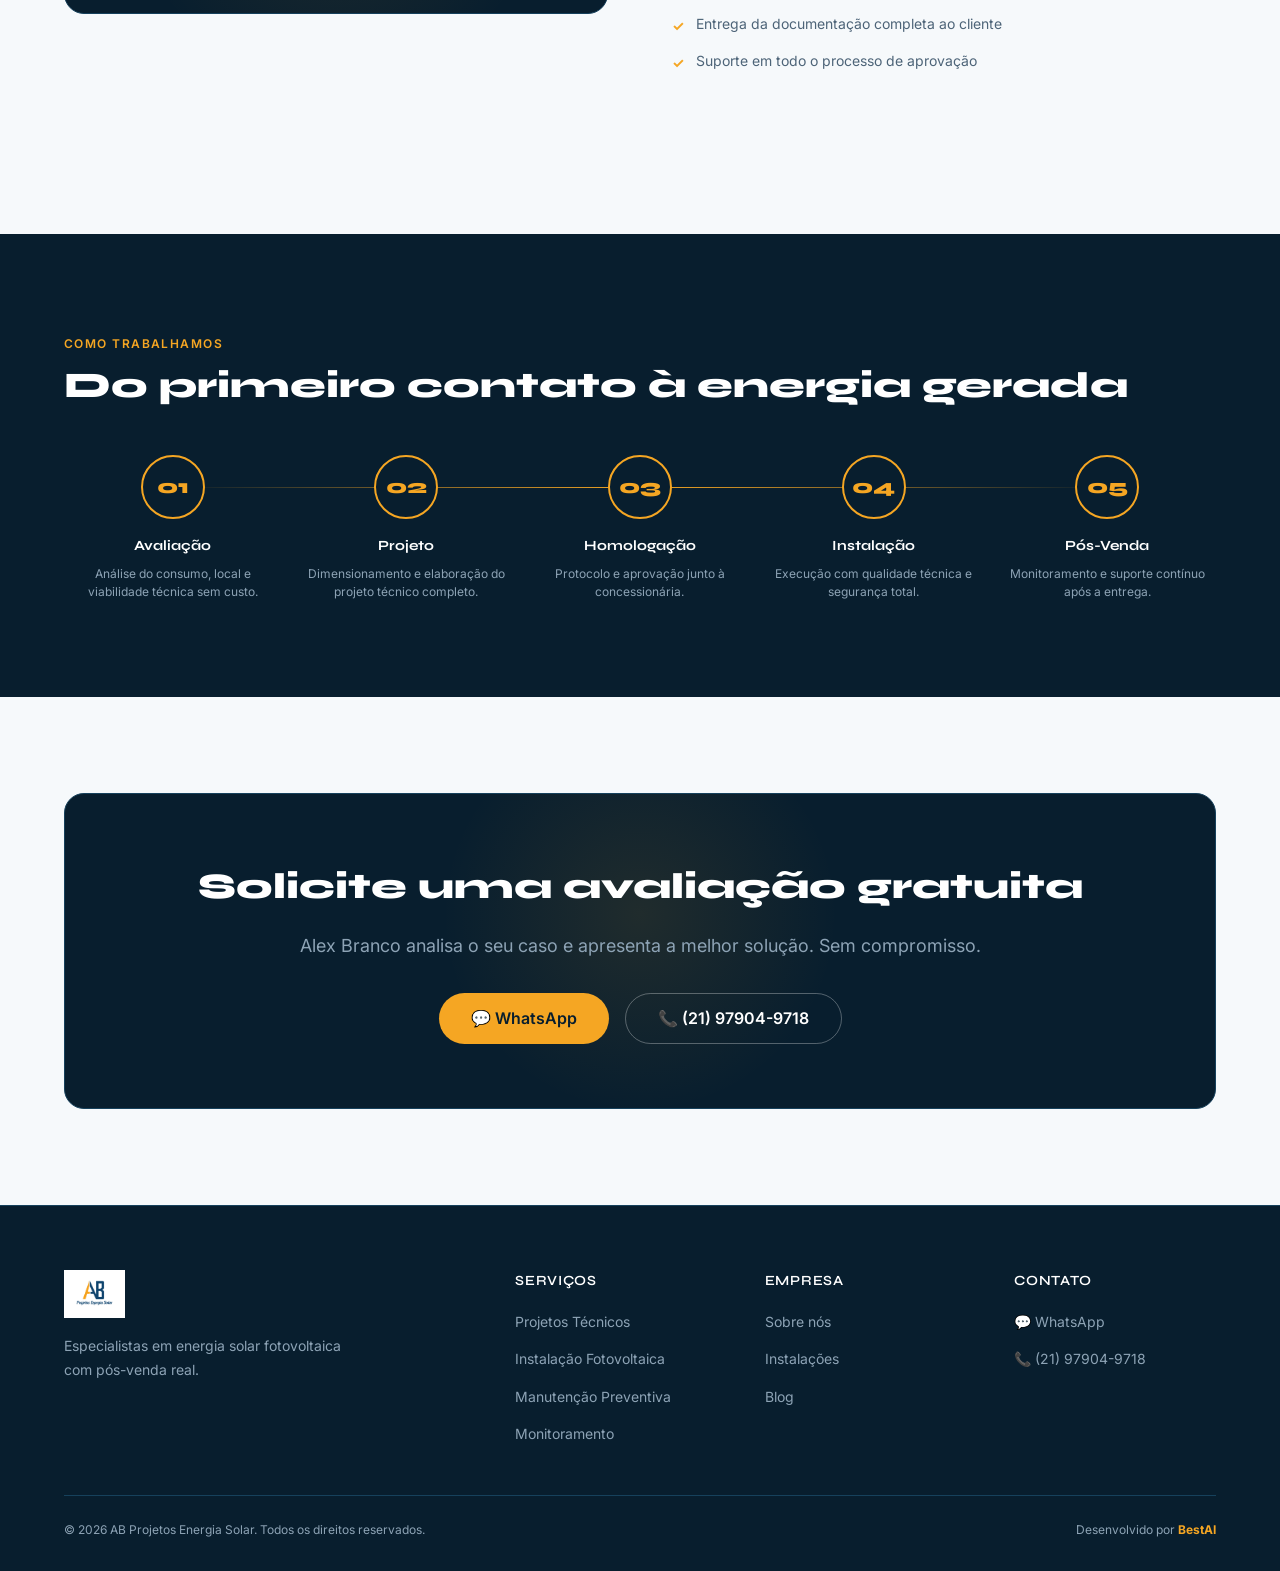
==== commit 4b6b5d8d: "feat: imagens reais nos servicos img9 a img13" ====
--- a/pages/servicos.html
+++ b/pages/servicos.html
@@ -151,7 +151,9 @@
     <div class="container">
 
       <div class="service-detail">
-        <div class="service-detail__visual">📋</div>
+        <div class="service-detail__visual" style="padding:0;">
+            <img src="../assets/images/img9.jpg" alt="Projetos Técnicos" style="width:100%;height:100%;object-fit:cover;border-radius:var(--radius-lg);" />
+          </div>
         <div>
           <span class="service-detail__eyebrow">Serviço 01</span>
           <h2 class="service-detail__title">Projetos Técnicos para Energia Solar</h2>
@@ -167,7 +169,9 @@
       </div>
 
       <div class="service-detail service-detail--reverse">
-        <div class="service-detail__visual">⚡</div>
+        <div class="service-detail__visual" style="padding:0;">
+            <img src="../assets/images/img10.jpg" alt="Instalação Fotovoltaica" style="width:100%;height:100%;object-fit:cover;border-radius:var(--radius-lg);" />
+          </div>
         <div>
           <span class="service-detail__eyebrow">Serviço 02</span>
           <h2 class="service-detail__title">Instalação de Sistemas Fotovoltaicos</h2>
@@ -183,7 +187,9 @@
       </div>
 
       <div class="service-detail">
-        <div class="service-detail__visual">🔧</div>
+        <div class="service-detail__visual" style="padding:0;">
+            <img src="../assets/images/img11.jpg" alt="Manutenção Preventiva" style="width:100%;height:100%;object-fit:cover;border-radius:var(--radius-lg);" />
+          </div>
         <div>
           <span class="service-detail__eyebrow">Serviço 03</span>
           <h2 class="service-detail__title">Manutenção Preventiva</h2>
@@ -199,7 +205,9 @@
       </div>
 
       <div class="service-detail service-detail--reverse">
-        <div class="service-detail__visual">📊</div>
+        <div class="service-detail__visual" style="padding:0;">
+            <img src="../assets/images/img12.jpg" alt="Monitoramento e Performance" style="width:100%;height:100%;object-fit:cover;border-radius:var(--radius-lg);" />
+          </div>
         <div>
           <span class="service-detail__eyebrow">Serviço 04</span>
           <h2 class="service-detail__title">Monitoramento e Análise de Performance</h2>
@@ -215,7 +223,9 @@
       </div>
 
       <div class="service-detail">
-        <div class="service-detail__visual">✅</div>
+        <div class="service-detail__visual" style="padding:0;">
+            <img src="../assets/images/img13.jpg" alt="Homologação" style="width:100%;height:100%;object-fit:cover;border-radius:var(--radius-lg);" />
+          </div>
         <div>
           <span class="service-detail__eyebrow">Serviço 05</span>
           <h2 class="service-detail__title">Homologação Junto à Concessionária</h2>
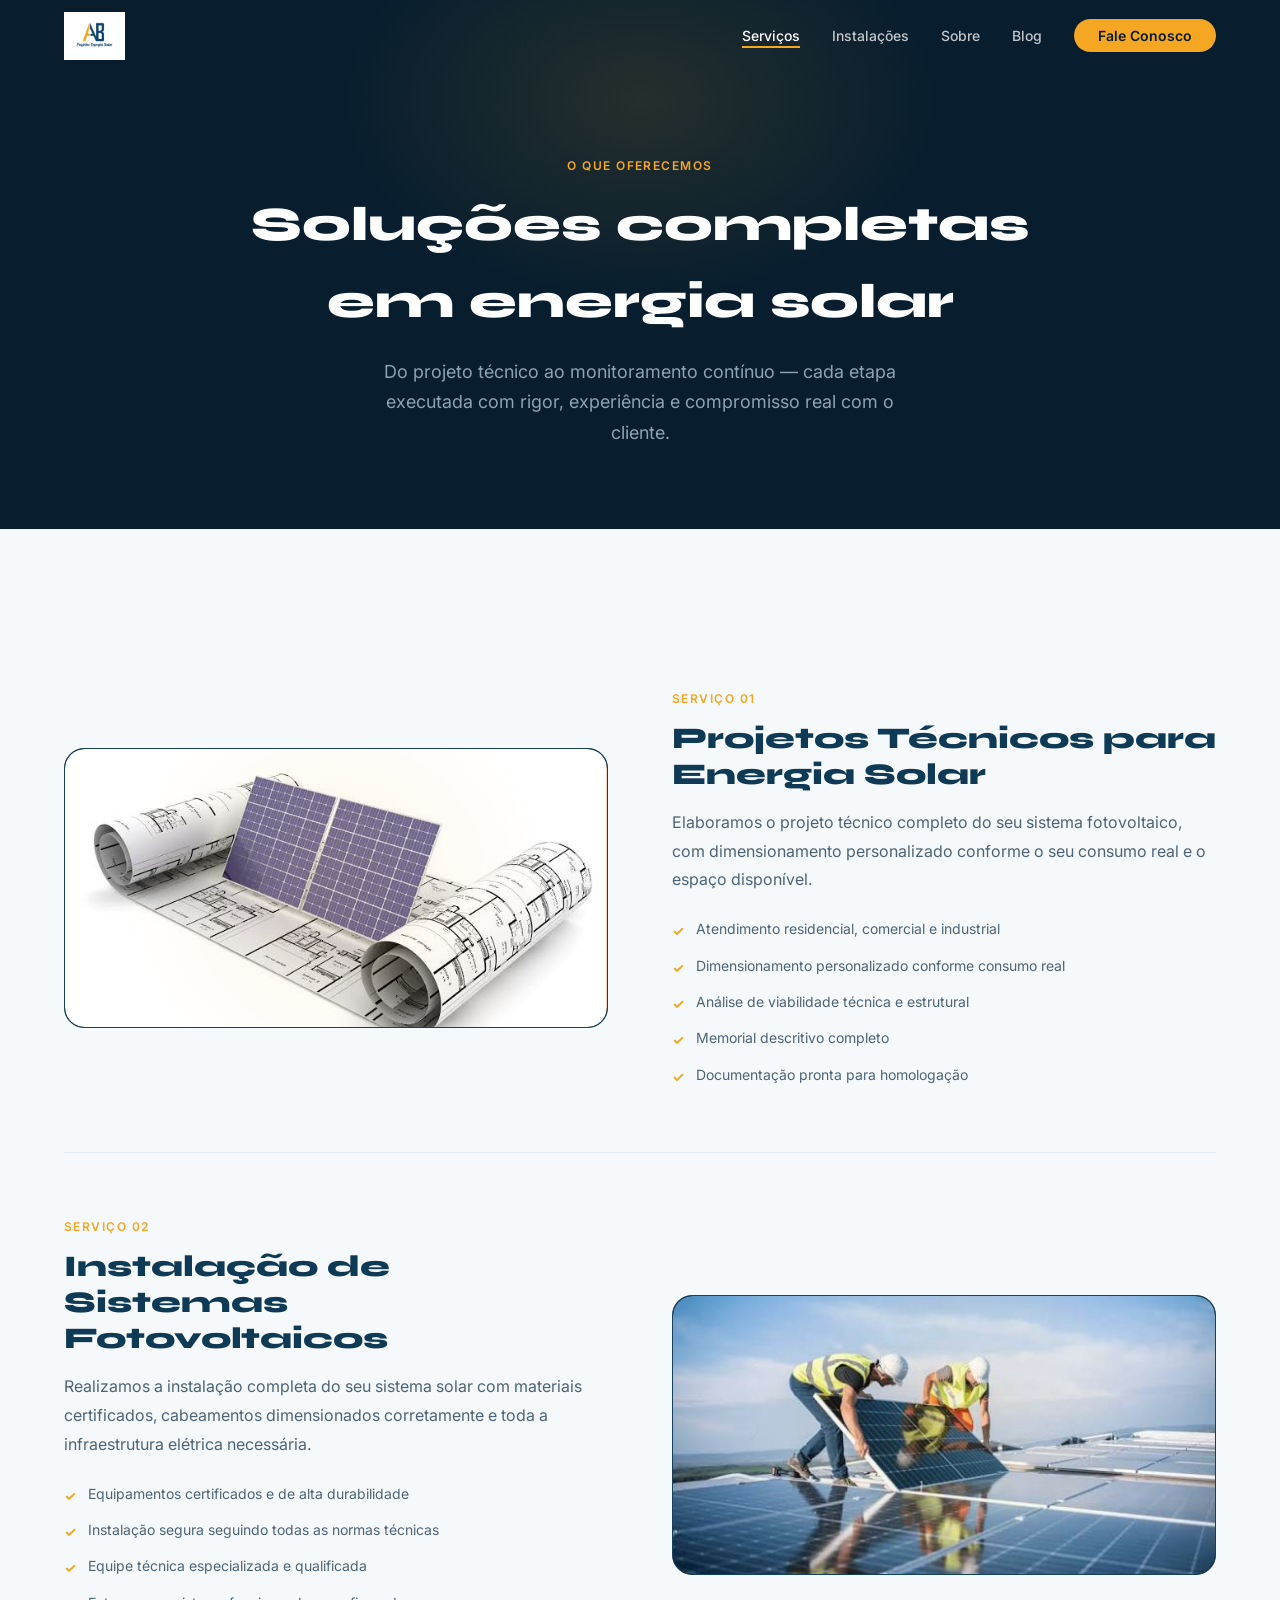
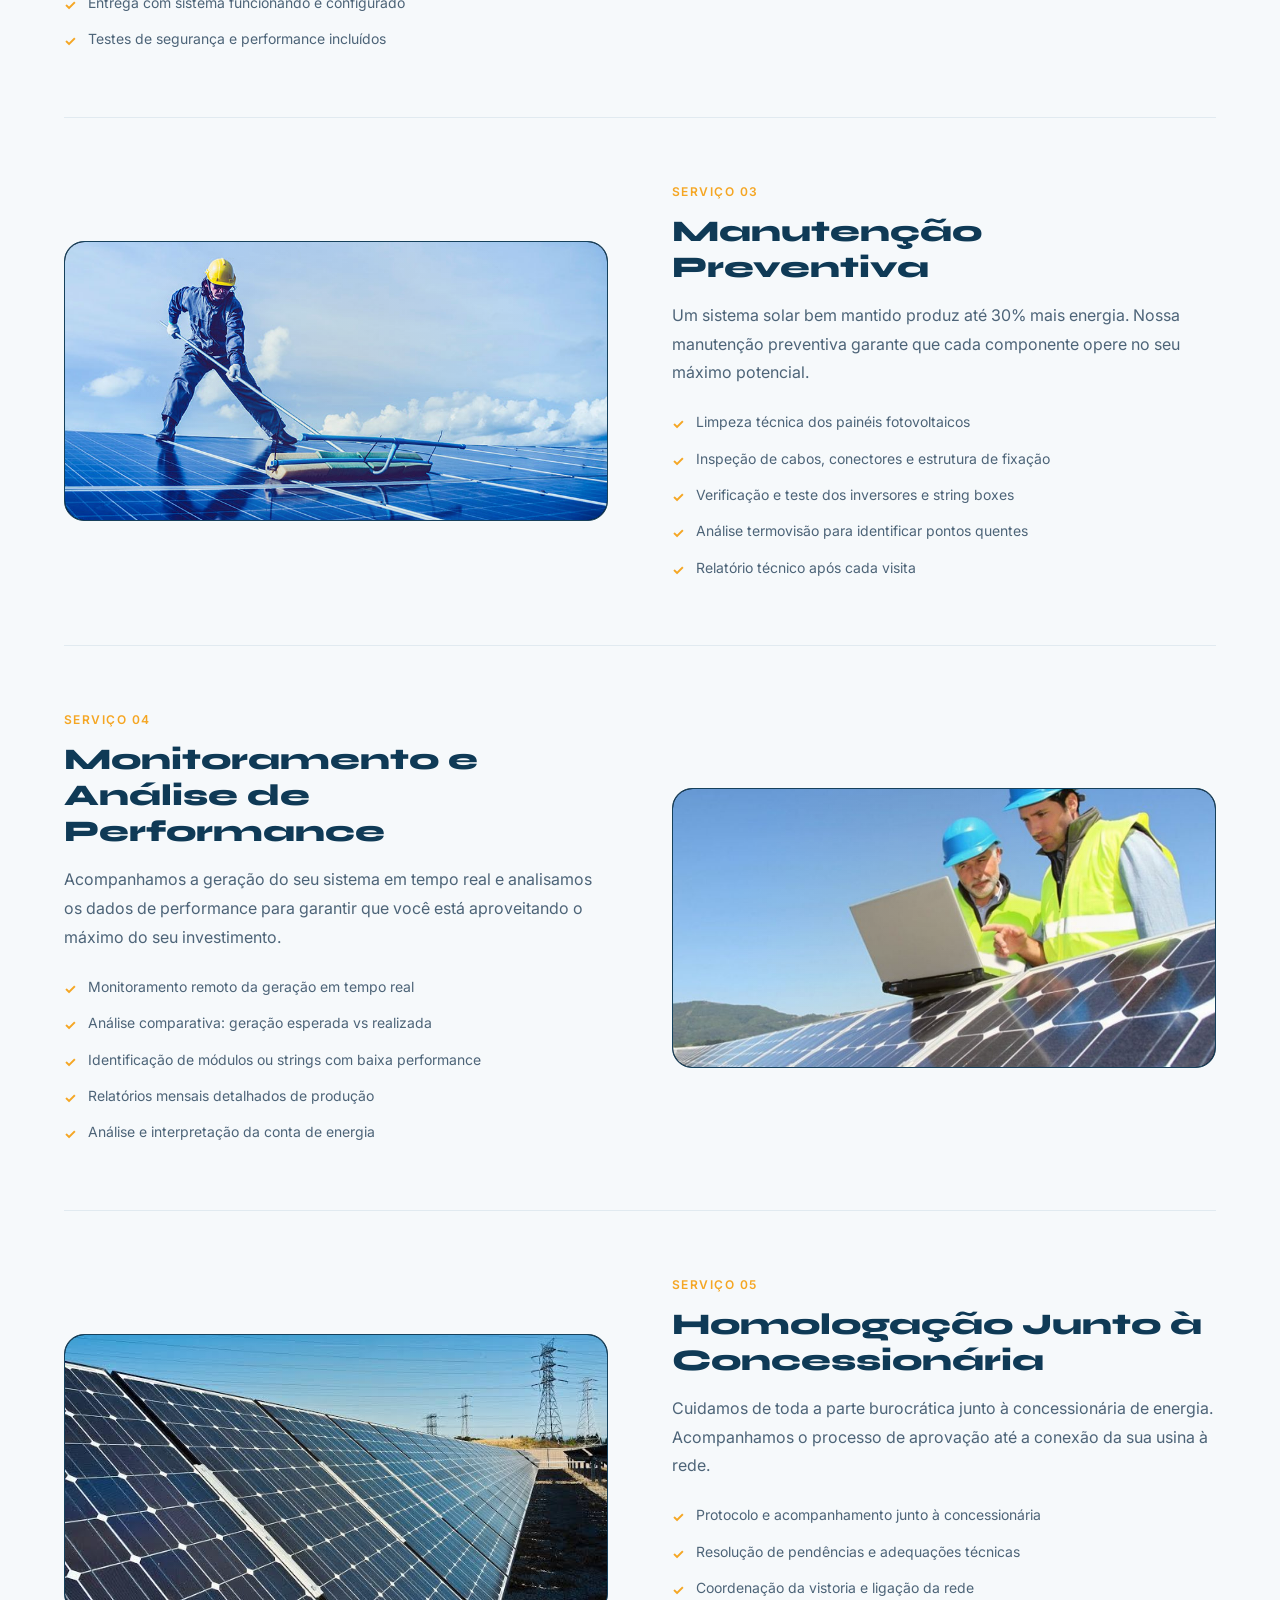
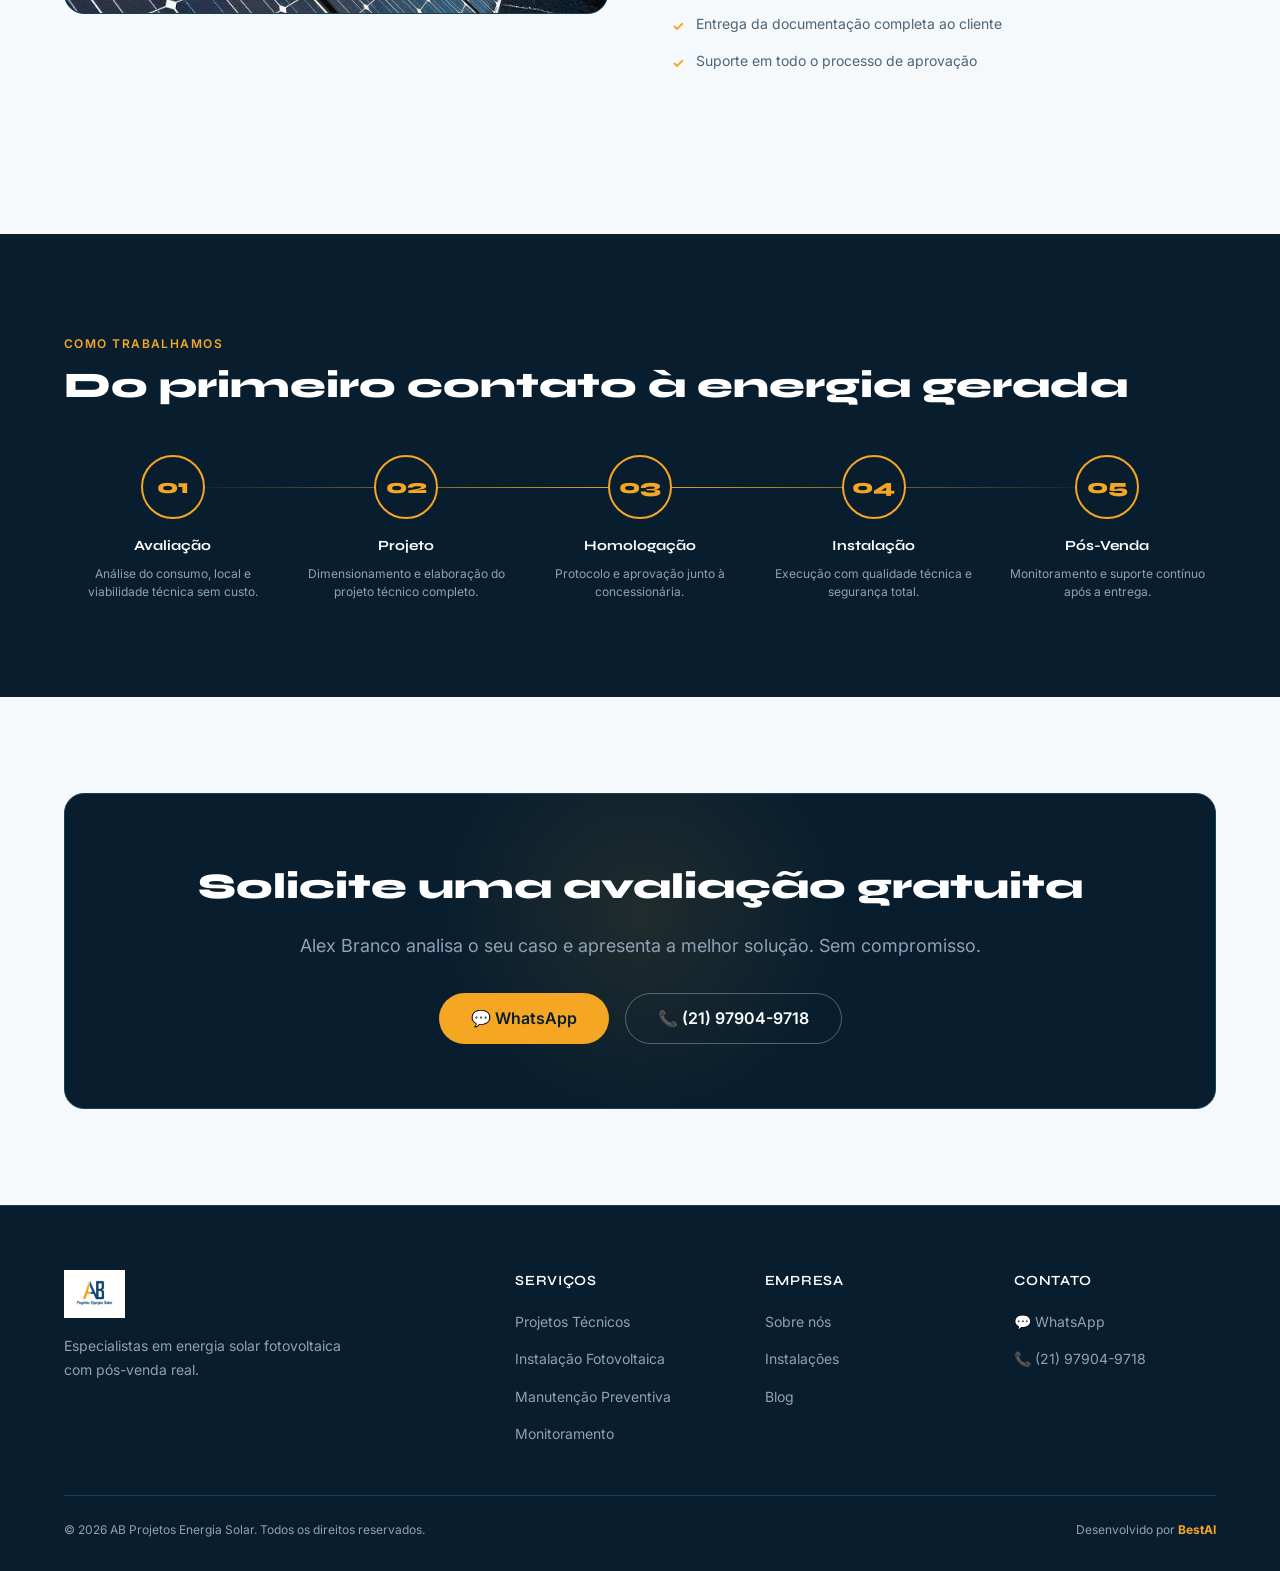
==== commit cd076f3b: "feat: imagens reais nos servicos img14 e img15" ====
--- a/pages/servicos.html
+++ b/pages/servicos.html
@@ -206,7 +206,7 @@
 
       <div class="service-detail service-detail--reverse">
         <div class="service-detail__visual" style="padding:0;">
-            <img src="../assets/images/img12.jpg" alt="Monitoramento e Performance" style="width:100%;height:100%;object-fit:cover;border-radius:var(--radius-lg);" />
+            <img src="../assets/images/img14.jpg" alt="Monitoramento e Performance" style="width:100%;height:100%;object-fit:cover;border-radius:var(--radius-lg);" />
           </div>
         <div>
           <span class="service-detail__eyebrow">Serviço 04</span>
@@ -224,7 +224,7 @@
 
       <div class="service-detail">
         <div class="service-detail__visual" style="padding:0;">
-            <img src="../assets/images/img13.jpg" alt="Homologação" style="width:100%;height:100%;object-fit:cover;border-radius:var(--radius-lg);" />
+            <img src="../assets/images/img15.jpg" alt="Homologação" style="width:100%;height:100%;object-fit:cover;border-radius:var(--radius-lg);" />
           </div>
         <div>
           <span class="service-detail__eyebrow">Serviço 05</span>
